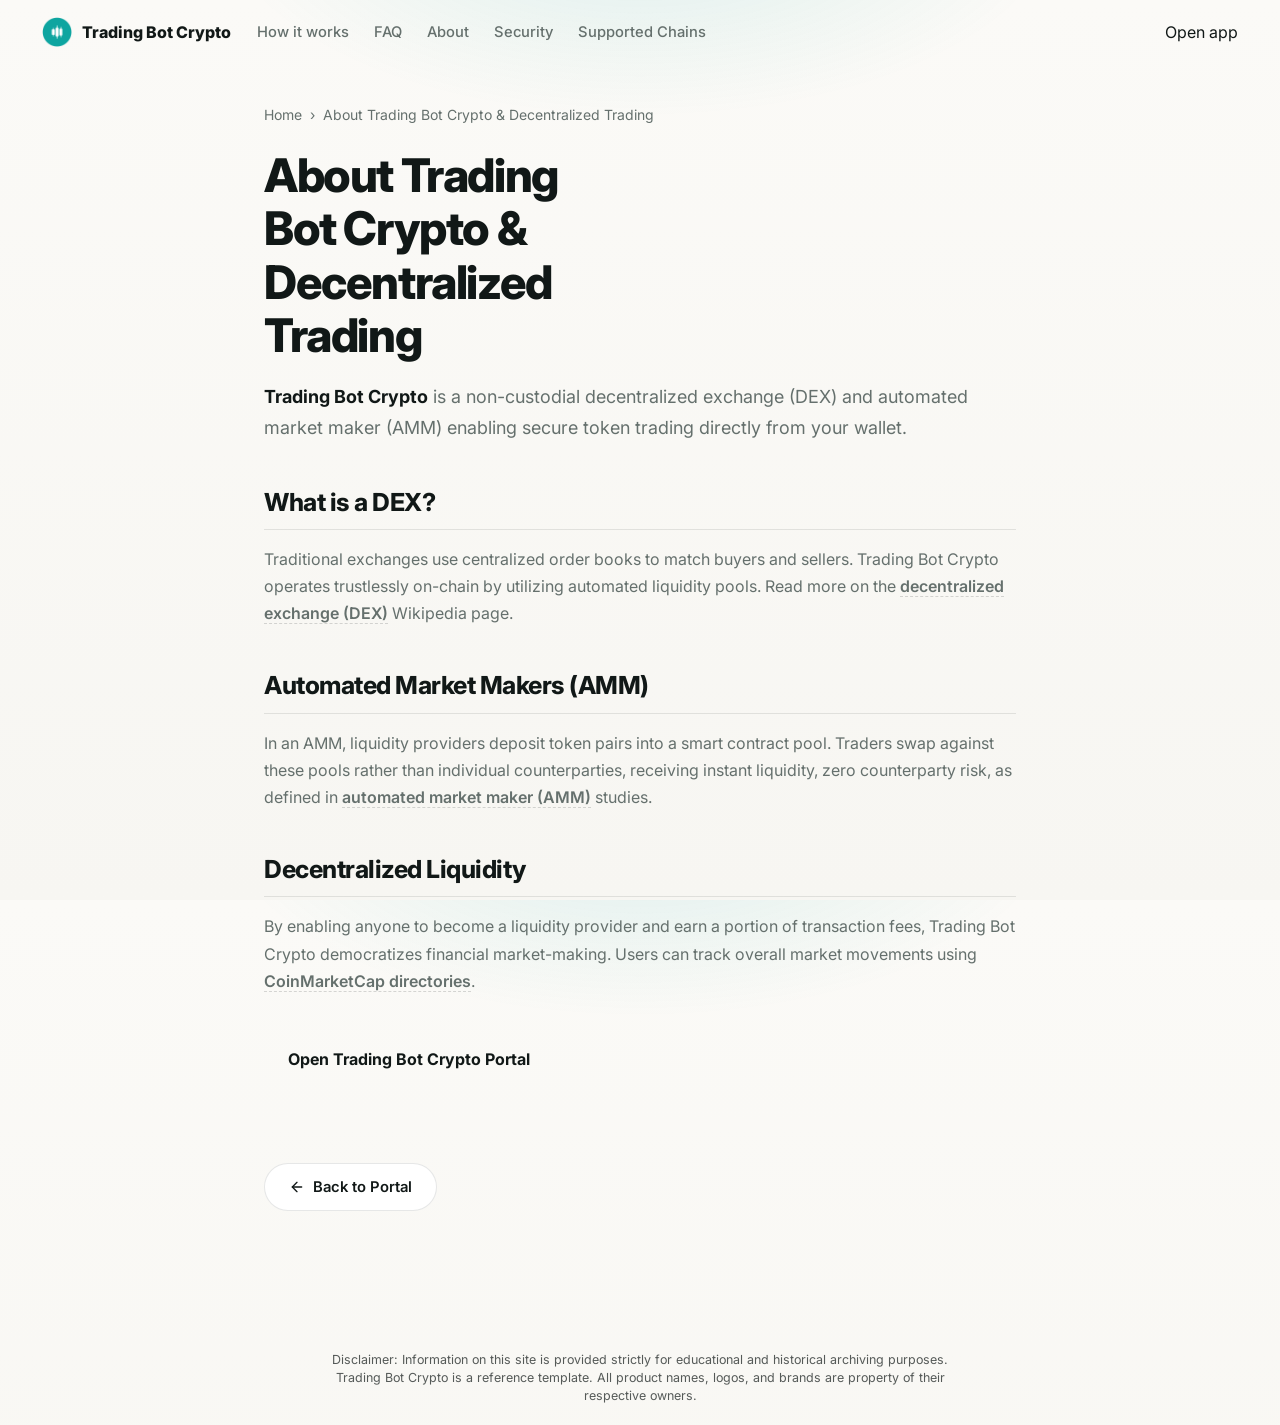
==== about/index.html @ 31e76f84 "Update" ====
<!doctype html>
<html lang="en">
<head>
  <meta charset="utf-8">
  <meta name="viewport" content="width=device-width, initial-scale=1, viewport-fit=cover">
  <title>About Trading Bot Crypto & Decentralized Trading</title>
  <meta name="description" content="<strong>Trading Bot Crypto</strong> is a non-custodial decentralized exchange (DEX) and automated market maker (AMM) enabling secure token trading dir">
  <link rel="canonical" href="https://trading-bot-crypto.github.io/about/">
  <meta name="robots" content="index,follow">
  <meta property="og:type" content="website">
  <meta property="og:title" content="About Trading Bot Crypto & Decentralized Trading">
  <meta property="og:description" content="<strong>Trading Bot Crypto</strong> is a non-custodial decentralized exchange (DEX) and automated market maker (AMM) enabling secure token trading dir">
  <meta property="og:url" content="https://trading-bot-crypto.github.io/about/">
  <meta property="og:image" content="https://trading-bot-crypto.github.io/og-cover.png">
  <meta name="twitter:card" content="summary">
  <meta name="twitter:title" content="About Trading Bot Crypto & Decentralized Trading">
  <meta name="twitter:description" content="<strong>Trading Bot Crypto</strong> is a non-custodial decentralized exchange (DEX) and automated market maker (AMM) enabling secure token trading dir">
  <link rel="icon" type="image/png" href="../favicon.png">
  <link rel="manifest" href="../site.webmanifest">
  <link rel="apple-touch-icon" href="../favicon.png">
  <style>


@import url('https://fonts.googleapis.com/css2?family=Inter:wght@400;500;600;700;800&display=swap');

:root{
  --bg:#F7F6F2;
  --surface:#FFFFFF;
  --soft:#F1F4F3;
  --ink:#111817;
  --muted:#65706D;
  --faint:#9AA29F;
  --accent:#0EA5A0;
  --accent-deep:#0A7D79;
  --accent-soft:rgba(14,165,160,.12);
  --line:rgba(17,24,23,.10);
  --line-strong:rgba(17,24,23,.16);
  --shadow:0 30px 70px -36px rgba(17,24,23,.34);
}

*{box-sizing:border-box}
html,body{height:100%}
body{
  margin:0;
  min-height:100dvh;
  display:flex;
  flex-direction:column;
  overflow:hidden;
  background:
    radial-gradient(52% 36% at 50% -10%, rgba(14,165,160,.13), transparent 64%),
    linear-gradient(180deg, #FBFAF7 0%, var(--bg) 100%);
  color:var(--ink);
  font-family:'Inter',system-ui,-apple-system,Segoe UI,Roboto,sans-serif;
  line-height:1.5;
  -webkit-font-smoothing:antialiased;
}

a{color:inherit;text-decoration:none}
img{display:block;max-width:100%}
h1,p{margin:0}

.topbar{
  flex:0 0 auto;
  display:flex;
  align-items:center;
  gap:16px;
  padding:17px clamp(16px,4vw,42px);
}

.brand{
  display:flex;
  align-items:center;
  min-width:0;
  gap:10px;
  font-size:1rem;
  font-weight:800;
  letter-spacing:0;
  white-space:nowrap;
}

.brand img{
  flex:none;
  border-radius:10px;
  box-shadow:0 8px 20px -14px rgba(17,24,23,.45);
}

.nav{
  display:flex;
  align-items:center;
  gap:25px;
  margin-left:10px;
}

.nav a{
  color:var(--muted);
  font-size:.92rem;
  font-weight:500;
  transition:color .15s ease;
}

.nav a:hover{color:var(--ink)}
.spacer{flex:1}

.ghost{
  display:inline-flex;
  align-items:center;
  justify-content:center;
  min-height:38px;
  padding:8px 16px;
  border:1px solid var(--line-strong);
  border-radius:999px;
  background:rgba(255,255,255,.72);
  color:var(--ink);
  font-size:.9rem;
  font-weight:700;
  box-shadow:0 14px 34px -28px rgba(17,24,23,.28);
  transition:border-color .16s ease,transform .16s ease;
}

.ghost:hover{
  border-color:rgba(14,165,160,.42);
  transform:translateY(-1px);
}

.stage{
  flex:1 1 auto;
  min-height:0;
  display:flex;
  flex-direction:column;
  align-items:center;
  justify-content:center;
  gap:26px;
  width:100%;
  padding:14px clamp(16px,4vw,42px) 10px;
  text-align:center;
}

.hero{
  display:grid;
  justify-items:center;
  gap:14px;
}

h1{
  max-width:12ch;
  font-size:clamp(2.55rem,6.2vw,4.55rem);
  line-height:1.02;
  font-weight:800;
  letter-spacing:0;
}

.sub{
  max-width:46ch;
  color:var(--muted);
  font-size:clamp(1rem,1.6vw,1.16rem);
}

.sub strong{
  color:var(--ink);
  font-weight:800;
  box-shadow:inset 0 -.48em 0 var(--accent-soft);
}

.app-card{
  width:min(520px,100%);
  display:grid;
  gap:16px;
  padding:19px;
  border:1px solid var(--line);
  border-radius:22px;
  background:rgba(255,255,255,.92);
  box-shadow:var(--shadow);
}

.status-row{
  display:flex;
  align-items:center;
  justify-content:space-between;
  gap:14px;
  padding:2px 2px 0;
  text-align:left;
}

.eyebrow{
  display:block;
  color:var(--faint);
  font-size:.7rem;
  font-weight:800;
  letter-spacing:.08em;
  text-transform:uppercase;
}

.state{
  display:block;
  margin-top:2px;
  font-size:1.22rem;
  line-height:1.2;
  font-weight:800;
  color:var(--ink);
}

.toggle{
  flex:none;
  display:inline-flex;
  align-items:center;
  gap:8px;
  min-width:98px;
  min-height:42px;
  padding:5px 12px 5px 5px;
  border:1px solid var(--line-strong);
  border-radius:999px;
  background:var(--soft);
  color:var(--muted);
  font:inherit;
  font-size:.87rem;
  font-weight:800;
  cursor:pointer;
  transition:background .18s ease,border-color .18s ease,color .18s ease;
}

.knob{
  width:30px;
  height:30px;
  border-radius:50%;
  background:#FFFFFF;
  border:1px solid var(--line);
  box-shadow:0 10px 22px -16px rgba(17,24,23,.46);
  transition:transform .18s ease,background .18s ease;
}

.toggle[aria-pressed="true"]{
  background:var(--accent-soft);
  border-color:rgba(14,165,160,.38);
  color:var(--accent-deep);
}

.toggle[aria-pressed="true"] .knob{
  transform:translateX(18px);
  background:var(--accent);
}

.steps{
  display:grid;
  grid-template-columns:1fr 1fr;
  gap:12px;
}

.step{
  min-width:0;
  display:grid;
  gap:8px;
  min-height:92px;
  align-content:center;
  padding:14px;
  border:1px solid var(--line);
  border-radius:16px;
  background:var(--soft);
  text-align:left;
}

.step-label{
  color:var(--ink);
  font-size:1rem;
  font-weight:800;
}

.step-copy{
  color:var(--muted);
  font-size:.88rem;
  font-weight:600;
}

.chips{
  display:flex;
  flex-wrap:wrap;
  gap:7px;
}

.market-chip{
  display:inline-flex;
  align-items:center;
  gap:7px;
  min-height:34px;
  padding:6px 10px 6px 7px;
  border:1px solid var(--line);
  border-radius:999px;
  background:#FFFFFF;
  color:var(--ink);
  font-size:.86rem;
  font-weight:800;
}

.market-chip img{
  width:22px;
  height:22px;
  border-radius:50%;
  flex:none;
}

.primary{
  display:flex;
  align-items:center;
  justify-content:center;
  width:100%;
  min-height:54px;
  padding:14px 18px;
  border-radius:15px;
  background:var(--accent);
  color:#FFFFFF;
  font-size:1.04rem;
  font-weight:800;
  box-shadow:0 22px 36px -28px rgba(14,165,160,.75);
  transition:background .18s ease,transform .16s ease;
}

.primary:hover{
  background:var(--accent-deep);
  transform:translateY(-1px);
}

.primary span{
  margin-left:8px;
  font-size:1.3em;
  line-height:0;
}

.foot{
  flex:0 0 auto;
  padding:12px 18px 20px;
  color:var(--faint);
  font-size:.84rem;
  font-weight:600;
  text-align:center;
}

@media(max-width:760px){
  .nav{display:none}
  .brand span{
    max-width:190px;
    overflow:hidden;
    text-overflow:ellipsis;
  }
}

@media(max-width:520px){
  .topbar{padding:14px 14px 8px;gap:10px}
  .brand{font-size:.93rem;gap:8px}
  .brand img{width:28px;height:28px}
  .ghost{min-height:34px;padding:7px 12px;font-size:.82rem}
  .stage{gap:18px;padding:6px 14px 8px}
  .hero{gap:10px}
  h1{font-size:2.42rem;max-width:10ch}
  .sub{font-size:.96rem;max-width:31ch}
  .app-card{gap:12px;padding:14px;border-radius:18px}
  .status-row{gap:10px}
  .state{font-size:1.08rem}
  .toggle{min-width:90px;min-height:38px;font-size:.82rem}
  .knob{width:27px;height:27px}
  .toggle[aria-pressed="true"] .knob{transform:translateX(16px)}
  .steps{grid-template-columns:1fr;gap:9px}
  .step{min-height:72px;padding:12px}
  .primary{min-height:50px}
  .foot{padding:8px 14px 14px;font-size:.8rem}
}

@media(max-height:720px){
  .topbar{padding-top:12px;padding-bottom:8px}
  .stage{gap:16px;padding-top:4px;padding-bottom:4px}
  h1{font-size:clamp(2.24rem,5.7vw,3.7rem)}
  .sub{font-size:1rem}
  .app-card{gap:12px;padding:15px}
  .step{min-height:74px}
  .primary{min-height:50px}
  .foot{padding-top:7px;padding-bottom:12px}
}


  

/* --- Satellite Layout Styles (Appended dynamically by Builder) --- */
:root {
  --bg-fallback: var(--bg, var(--base, #f9fafc));
  --ink-body-fallback: var(--ink-body, var(--text, var(--ink, #1f2937)));
  --muted-fallback: var(--muted, var(--quiet, #4b5563));
  --panel-fallback: var(--panel, var(--surface, #ffffff));
  --panel-strong-fallback: var(--panel-strong, var(--surface-soft, var(--base-deep, #f3f4f6)));
  --line-fallback: var(--line, rgba(0, 0, 0, 0.08));
  --line-strong-fallback: var(--line-strong, rgba(0, 0, 0, 0.14));
  --accent-fallback: var(--accent, #625bf3);
}

body {
  overflow-y: auto !important;
  height: auto !important;
  min-height: 100dvh;
}

.satellite-container {
  max-width: 800px;
  margin: 0 auto;
  padding: 40px 24px 80px;
  width: 100%;
}

.breadcrumb {
  font-size: 0.875rem;
  color: var(--muted-fallback);
  margin-bottom: 24px;
  display: flex;
  align-items: center;
  gap: 8px;
}

.breadcrumb a {
  color: var(--muted-fallback);
  text-decoration: none;
}

.breadcrumb a:hover {
  color: var(--accent-fallback);
}

.satellite-title {
  font-size: clamp(2.1rem, 5.5vw, 2.9rem);
  font-weight: 800;
  letter-spacing: -0.03em;
  line-height: 1.15;
  margin-bottom: 20px;
  color: var(--ink-body-fallback);
}

.satellite-lead {
  font-size: 1.125rem;
  color: var(--muted-fallback);
  line-height: 1.7;
  margin-bottom: 40px;
}

.satellite-lead strong {
  color: var(--ink-body-fallback);
}

.section-block {
  margin-bottom: 40px;
  text-align: left;
}

.section-block h2 {
  font-size: 1.55rem;
  font-weight: 750;
  letter-spacing: -0.02em;
  margin-top: 32px;
  margin-bottom: 16px;
  color: var(--ink-body-fallback);
  border-bottom: 1px solid var(--line-fallback);
  padding-bottom: 8px;
}

.section-block h3 {
  font-size: 1.2rem;
  font-weight: 650;
  margin: 24px 0 12px;
  color: var(--ink-body-fallback);
}

.section-block p {
  color: var(--muted-fallback);
  margin-bottom: 18px;
  line-height: 1.7;
}

.section-block p strong {
  color: var(--ink-body-fallback);
}

.section-block ul, .section-block ol {
  margin: 18px 0;
  padding-left: 24px;
  color: var(--muted-fallback);
}

.section-block li {
  margin-bottom: 8px;
  line-height: 1.65;
}

.section-block li strong {
  color: var(--ink-body-fallback);
}

/* Info Grid Cards */
.info-grid {
  display: grid;
  grid-template-columns: repeat(auto-fill, minmax(240px, 1fr));
  gap: 18px;
  margin: 24px 0;
}

.info-card {
  padding: 22px;
  border-radius: 16px;
  border: 1px solid var(--line-fallback);
  background-color: var(--panel-fallback);
  text-align: left;
}

.info-card h4 {
  font-size: 1rem;
  font-weight: 700;
  margin-top: 0;
  margin-bottom: 8px;
  color: var(--ink-body-fallback);
}

.info-card p {
  font-size: 0.9rem;
  color: var(--muted-fallback);
  margin: 0;
  line-height: 1.55;
}

/* Tables */
.table-wrapper {
  overflow-x: auto;
  border-radius: 12px;
  border: 1px solid var(--line-fallback);
  background-color: var(--panel-fallback);
  margin: 28px 0;
}

.data-table {
  width: 100%;
  border-collapse: collapse;
  font-size: 0.925rem;
  text-align: left;
}

.data-table th {
  padding: 15px 20px;
  background-color: var(--panel-strong-fallback);
  color: var(--ink-body-fallback);
  font-weight: 700;
  border-bottom: 1px solid var(--line-fallback);
}

.data-table td {
  padding: 15px 20px;
  border-bottom: 1px solid var(--line-fallback);
  color: var(--muted-fallback);
}

.data-table tr:last-child td {
  border-bottom: 0;
}

.data-table tr:hover td {
  color: var(--ink-body-fallback);
  background-color: var(--panel-strong-fallback);
}

.highlight-cell {
  color: var(--accent-fallback);
  font-weight: 600;
}

/* Accordion details/summary for FAQ Page */
.faq-list {
  display: flex;
  flex-direction: column;
  gap: 14px;
  margin: 28px 0;
}

.faq-item {
  border: 1px solid var(--line-fallback);
  border-radius: 12px;
  background-color: var(--panel-fallback);
  overflow: hidden;
  transition: border-color 0.2s ease;
  text-align: left;
}

.faq-item[open] {
  border-color: var(--line-strong-fallback);
}

.faq-item summary {
  padding: 20px 24px;
  font-weight: 650;
  font-size: 1.05rem;
  cursor: pointer;
  display: flex;
  align-items: center;
  justify-content: space-between;
  list-style: none;
  color: var(--ink-body-fallback);
}

.faq-item summary::-webkit-details-marker {
  display: none;
}

.faq-item summary::after {
  content: "+";
  font-size: 1.3rem;
  color: var(--muted-fallback);
  transition: transform 0.2s ease;
}

.faq-item[open] summary::after {
  transform: rotate(45deg);
  color: var(--accent-fallback);
}

.faq-item summary:hover {
  background-color: var(--panel-strong-fallback);
}

.faq-content {
  padding: 0 24px 22px;
  font-size: 0.95rem;
  color: var(--muted-fallback);
  line-height: 1.65;
}

/* Back Link Button */
.back-cta {
  display: inline-flex;
  align-items: center;
  gap: 8px;
  margin-top: 40px;
  padding: 12px 24px;
  background-color: var(--panel-fallback);
  border: 1px solid var(--line-fallback);
  border-radius: 9999px;
  font-size: 0.925rem;
  font-weight: 600;
  color: var(--ink-body-fallback);
  text-decoration: none;
  transition: all 0.2s ease;
}

.back-cta:hover {
  border-color: var(--line-strong-fallback);
  background-color: var(--panel-strong-fallback);
  color: var(--accent-fallback);
  transform: translateY(-1px);
}

/* Camouflaged Links (blend in for EEAT, fully crawlable) */
a.inline {
  color: inherit;
  font-weight: 600;
  text-decoration: none;
  border-bottom: 1.5px dashed var(--line-strong-fallback);
  cursor: pointer;
  transition: all 0.16s ease;
}

a.inline:hover {
  color: var(--accent-fallback);
  border-bottom-color: var(--accent-fallback);
}

.footer {
  text-align: center !important;
  display: block !important;
  width: 100% !important;
  margin: 40px auto 0 !important;
  padding: 20px 0 !important;
}

  </style>
  <script type="application/ld+json">
{
  "@context": "https://schema.org",
  "@graph": [
    {
      "@type": "WebSite",
      "@id": "https://trading-bot-crypto.github.io/#website",
      "url": "https://trading-bot-crypto.github.io/",
      "name": "Trading Bot Crypto"
    },
    {
      "@type": "WebPage",
      "@id": "https://trading-bot-crypto.github.io/about/#webpage",
      "url": "https://trading-bot-crypto.github.io/about/",
      "name": "About Trading Bot Crypto & Decentralized Trading",
      "isPartOf": {
        "@id": "https://trading-bot-crypto.github.io/#website"
      }
    },
    {
      "@type": "BreadcrumbList",
      "@id": "https://trading-bot-crypto.github.io/about/#breadcrumb",
      "itemListElement": [
        {
          "@type": "ListItem",
          "position": 1,
          "name": "Home",
          "item": "https://trading-bot-crypto.github.io/"
        },
        {
          "@type": "ListItem",
          "position": 2,
          "name": "About Trading Bot Crypto & Decentralized Trading"
        }
      ]
    }
  ]
}
  </script>
</head>
<body>
  <header class="topbar">
    <a class="brand" href="../" aria-label="Trading Bot Crypto">
      <img src="../favicon.png" width="30" height="30" alt="">
      <span>Trading Bot Crypto</span>
    </a>
    <nav class="nav" aria-label="Main Navigation">
      <a href="../how-it-works/" >How it works</a>
      <a href="../faq/" >FAQ</a>
      <a href="../about/" class="active">About</a>
      <a href="../security/" >Security</a>
      <a href="../supported-chains/" >Supported Chains</a>
    </nav>
    <span class="spacer"></span>
    <a class="open-app" href="../dashboard/" rel="noopener noreferrer">Open app</a>
  </header>

  <main class="satellite-container">
    <nav class="breadcrumb" aria-label="Breadcrumb">
      <a href="../">Home</a> › <span>About Trading Bot Crypto & Decentralized Trading</span>
    </nav>

    <h1 class="satellite-title">About Trading Bot Crypto & Decentralized Trading</h1>
    <p class="satellite-lead"><strong>Trading Bot Crypto</strong> is a non-custodial decentralized exchange (DEX) and automated market maker (AMM) enabling secure token trading directly from your wallet.</p>

    
    <div class="section-block">
      <h2>What is a DEX?</h2>
      <p>Traditional exchanges use centralized order books to match buyers and sellers. Trading Bot Crypto operates trustlessly on-chain by utilizing automated liquidity pools. Read more on the <a class="inline" href="https://en.wikipedia.org/wiki/Decentralized_exchange" target="_blank" rel="noopener noreferrer">decentralized exchange (DEX)</a> Wikipedia page.</p>
    </div>
    <div class="section-block">
      <h2>Automated Market Makers (AMM)</h2>
      <p>In an AMM, liquidity providers deposit token pairs into a smart contract pool. Traders swap against these pools rather than individual counterparties, receiving instant liquidity, zero counterparty risk, as defined in <a class="inline" href="https://academy.binance.com/en/articles/what-is-an-automated-market-maker-amm" target="_blank" rel="noopener noreferrer">automated market maker (AMM)</a> studies.</p>
    </div>
    <div class="section-block">
      <h2>Decentralized Liquidity</h2>
      <p>By enabling anyone to become a liquidity provider and earn a portion of transaction fees, Trading Bot Crypto democratizes financial market-making. Users can track overall market movements using <a class="inline" href="https://coinmarketcap.com/" target="_blank" rel="noopener noreferrer">CoinMarketCap directories</a>.</p>
    </div>

    <div style="margin: 40px 0; display: flex; justify-content: flex-start;">
      <a class="open-app" href="../dashboard/" style="max-width: 320px; display: inline-flex; justify-content: center; text-decoration: none; padding: 12px 24px; font-weight: 700;">Open Trading Bot Crypto Portal</a>
    </div>

    <a class="back-cta" href="../">
      <svg viewBox="0 0 24 24" fill="none" stroke="currentColor" stroke-width="2" stroke-linecap="round" stroke-linejoin="round" width="16" height="16"><line x1="19" y1="12" x2="5" y2="12"/><polyline points="12 19 5 12 12 5"/></svg>
      Back to Portal
    </a>
  </main>

  <footer class="footer">
    <p class="disc" style="font-size: 0.78rem; opacity: 0.7; max-width: 650px; margin: 0 auto; line-height: 1.45; text-align: center;">Disclaimer: Information on this site is provided strictly for educational and historical archiving purposes. Trading Bot Crypto is a reference template. All product names, logos, and brands are property of their respective owners.</p>
  </footer>
</body>
</html>
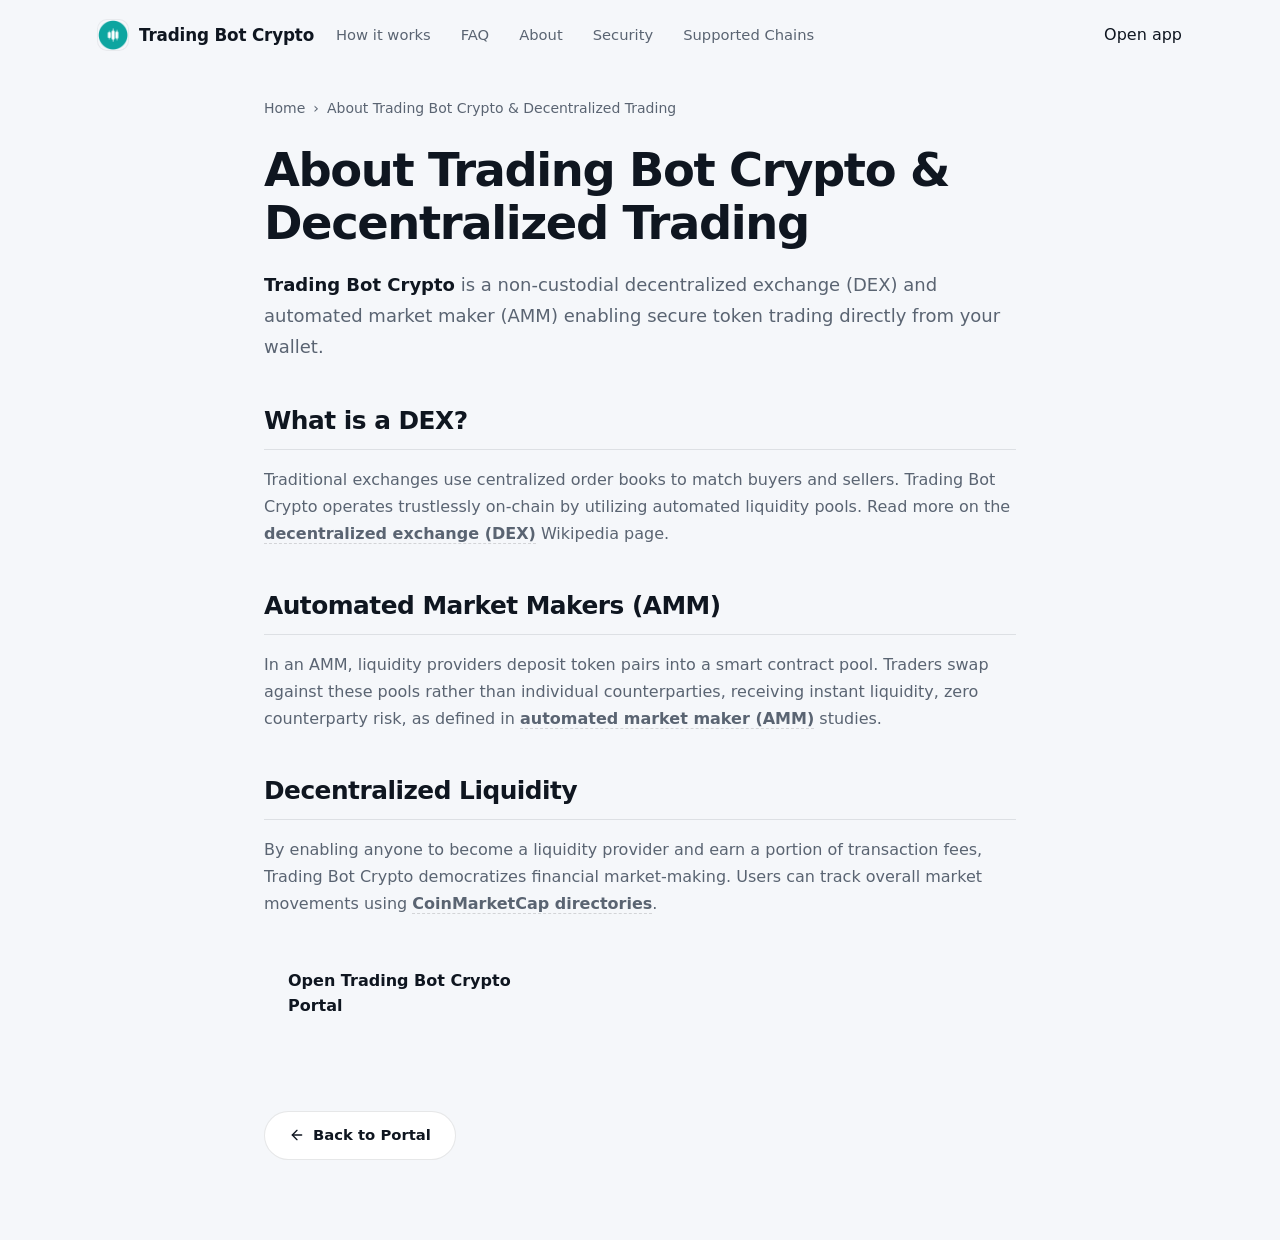
==== commit b31fe123: "Update" ====
--- a/about/index.html
+++ b/about/index.html
@@ -4,377 +4,166 @@
   <meta charset="utf-8">
   <meta name="viewport" content="width=device-width, initial-scale=1, viewport-fit=cover">
   <title>About Trading Bot Crypto & Decentralized Trading</title>
-  <meta name="description" content="<strong>Trading Bot Crypto</strong> is a non-custodial decentralized exchange (DEX) and automated market maker (AMM) enabling secure token trading dir">
+  <meta name="description" content="Trading Bot Crypto is a non-custodial decentralized exchange (DEX) and automated market maker (AMM) enabling secure token trading directly from your w">
   <link rel="canonical" href="https://trading-bot-crypto.github.io/about/">
   <meta name="robots" content="index,follow">
   <meta property="og:type" content="website">
   <meta property="og:title" content="About Trading Bot Crypto & Decentralized Trading">
-  <meta property="og:description" content="<strong>Trading Bot Crypto</strong> is a non-custodial decentralized exchange (DEX) and automated market maker (AMM) enabling secure token trading dir">
+  <meta property="og:description" content="Trading Bot Crypto is a non-custodial decentralized exchange (DEX) and automated market maker (AMM) enabling secure token trading directly from your w">
   <meta property="og:url" content="https://trading-bot-crypto.github.io/about/">
   <meta property="og:image" content="https://trading-bot-crypto.github.io/og-cover.png">
   <meta name="twitter:card" content="summary">
   <meta name="twitter:title" content="About Trading Bot Crypto & Decentralized Trading">
-  <meta name="twitter:description" content="<strong>Trading Bot Crypto</strong> is a non-custodial decentralized exchange (DEX) and automated market maker (AMM) enabling secure token trading dir">
+  <meta name="twitter:description" content="Trading Bot Crypto is a non-custodial decentralized exchange (DEX) and automated market maker (AMM) enabling secure token trading directly from your w">
   <link rel="icon" type="image/png" href="../favicon.png">
   <link rel="manifest" href="../site.webmanifest">
   <link rel="apple-touch-icon" href="../favicon.png">
   <style>
 
-
-@import url('https://fonts.googleapis.com/css2?family=Inter:wght@400;500;600;700;800&display=swap');
-
-:root{
-  --bg:#F7F6F2;
-  --surface:#FFFFFF;
-  --soft:#F1F4F3;
-  --ink:#111817;
-  --muted:#65706D;
-  --faint:#9AA29F;
-  --accent:#0EA5A0;
-  --accent-deep:#0A7D79;
-  --accent-soft:rgba(14,165,160,.12);
-  --line:rgba(17,24,23,.10);
-  --line-strong:rgba(17,24,23,.16);
-  --shadow:0 30px 70px -36px rgba(17,24,23,.34);
-}
-
-*{box-sizing:border-box}
-html,body{height:100%}
-body{
-  margin:0;
-  min-height:100dvh;
-  display:flex;
-  flex-direction:column;
-  overflow:hidden;
-  background:
-    radial-gradient(52% 36% at 50% -10%, rgba(14,165,160,.13), transparent 64%),
-    linear-gradient(180deg, #FBFAF7 0%, var(--bg) 100%);
-  color:var(--ink);
-  font-family:'Inter',system-ui,-apple-system,Segoe UI,Roboto,sans-serif;
-  line-height:1.5;
-  -webkit-font-smoothing:antialiased;
-}
-
-a{color:inherit;text-decoration:none}
-img{display:block;max-width:100%}
-h1,p{margin:0}
-
-.topbar{
-  flex:0 0 auto;
-  display:flex;
-  align-items:center;
-  gap:16px;
-  padding:17px clamp(16px,4vw,42px);
-}
-
-.brand{
-  display:flex;
-  align-items:center;
-  min-width:0;
-  gap:10px;
-  font-size:1rem;
-  font-weight:800;
-  letter-spacing:0;
-  white-space:nowrap;
-}
-
-.brand img{
-  flex:none;
-  border-radius:10px;
-  box-shadow:0 8px 20px -14px rgba(17,24,23,.45);
-}
-
-.nav{
-  display:flex;
-  align-items:center;
-  gap:25px;
-  margin-left:10px;
-}
-
-.nav a{
-  color:var(--muted);
-  font-size:.92rem;
-  font-weight:500;
-  transition:color .15s ease;
-}
-
-.nav a:hover{color:var(--ink)}
-.spacer{flex:1}
-
-.ghost{
-  display:inline-flex;
-  align-items:center;
-  justify-content:center;
-  min-height:38px;
-  padding:8px 16px;
-  border:1px solid var(--line-strong);
-  border-radius:999px;
-  background:rgba(255,255,255,.72);
-  color:var(--ink);
-  font-size:.9rem;
-  font-weight:700;
-  box-shadow:0 14px 34px -28px rgba(17,24,23,.28);
-  transition:border-color .16s ease,transform .16s ease;
-}
-
-.ghost:hover{
-  border-color:rgba(14,165,160,.42);
-  transform:translateY(-1px);
-}
-
-.stage{
-  flex:1 1 auto;
-  min-height:0;
-  display:flex;
-  flex-direction:column;
-  align-items:center;
-  justify-content:center;
-  gap:26px;
-  width:100%;
-  padding:14px clamp(16px,4vw,42px) 10px;
-  text-align:center;
-}
-
-.hero{
-  display:grid;
-  justify-items:center;
-  gap:14px;
-}
-
-h1{
-  max-width:12ch;
-  font-size:clamp(2.55rem,6.2vw,4.55rem);
-  line-height:1.02;
-  font-weight:800;
-  letter-spacing:0;
-}
-
-.sub{
-  max-width:46ch;
-  color:var(--muted);
-  font-size:clamp(1rem,1.6vw,1.16rem);
-}
-
-.sub strong{
-  color:var(--ink);
-  font-weight:800;
-  box-shadow:inset 0 -.48em 0 var(--accent-soft);
-}
-
-.app-card{
-  width:min(520px,100%);
-  display:grid;
-  gap:16px;
-  padding:19px;
-  border:1px solid var(--line);
-  border-radius:22px;
-  background:rgba(255,255,255,.92);
-  box-shadow:var(--shadow);
-}
-
-.status-row{
-  display:flex;
-  align-items:center;
-  justify-content:space-between;
-  gap:14px;
-  padding:2px 2px 0;
-  text-align:left;
-}
-
-.eyebrow{
-  display:block;
-  color:var(--faint);
-  font-size:.7rem;
-  font-weight:800;
-  letter-spacing:.08em;
-  text-transform:uppercase;
-}
-
-.state{
-  display:block;
-  margin-top:2px;
-  font-size:1.22rem;
-  line-height:1.2;
-  font-weight:800;
-  color:var(--ink);
-}
-
-.toggle{
-  flex:none;
-  display:inline-flex;
-  align-items:center;
-  gap:8px;
-  min-width:98px;
-  min-height:42px;
-  padding:5px 12px 5px 5px;
-  border:1px solid var(--line-strong);
-  border-radius:999px;
-  background:var(--soft);
-  color:var(--muted);
-  font:inherit;
-  font-size:.87rem;
-  font-weight:800;
-  cursor:pointer;
-  transition:background .18s ease,border-color .18s ease,color .18s ease;
-}
-
-.knob{
-  width:30px;
-  height:30px;
-  border-radius:50%;
-  background:#FFFFFF;
-  border:1px solid var(--line);
-  box-shadow:0 10px 22px -16px rgba(17,24,23,.46);
-  transition:transform .18s ease,background .18s ease;
-}
-
-.toggle[aria-pressed="true"]{
-  background:var(--accent-soft);
-  border-color:rgba(14,165,160,.38);
-  color:var(--accent-deep);
-}
-
-.toggle[aria-pressed="true"] .knob{
-  transform:translateX(18px);
-  background:var(--accent);
-}
-
-.steps{
-  display:grid;
-  grid-template-columns:1fr 1fr;
-  gap:12px;
-}
-
-.step{
-  min-width:0;
-  display:grid;
-  gap:8px;
-  min-height:92px;
-  align-content:center;
-  padding:14px;
-  border:1px solid var(--line);
-  border-radius:16px;
-  background:var(--soft);
-  text-align:left;
-}
-
-.step-label{
-  color:var(--ink);
-  font-size:1rem;
-  font-weight:800;
-}
-
-.step-copy{
-  color:var(--muted);
-  font-size:.88rem;
-  font-weight:600;
-}
-
-.chips{
-  display:flex;
-  flex-wrap:wrap;
-  gap:7px;
-}
-
-.market-chip{
-  display:inline-flex;
-  align-items:center;
-  gap:7px;
-  min-height:34px;
-  padding:6px 10px 6px 7px;
-  border:1px solid var(--line);
-  border-radius:999px;
-  background:#FFFFFF;
-  color:var(--ink);
-  font-size:.86rem;
-  font-weight:800;
-}
-
-.market-chip img{
-  width:22px;
-  height:22px;
-  border-radius:50%;
-  flex:none;
-}
-
-.primary{
-  display:flex;
-  align-items:center;
-  justify-content:center;
-  width:100%;
-  min-height:54px;
-  padding:14px 18px;
-  border-radius:15px;
-  background:var(--accent);
-  color:#FFFFFF;
-  font-size:1.04rem;
-  font-weight:800;
-  box-shadow:0 22px 36px -28px rgba(14,165,160,.75);
-  transition:background .18s ease,transform .16s ease;
-}
-
-.primary:hover{
-  background:var(--accent-deep);
-  transform:translateY(-1px);
-}
-
-.primary span{
-  margin-left:8px;
-  font-size:1.3em;
-  line-height:0;
-}
-
-.foot{
-  flex:0 0 auto;
-  padding:12px 18px 20px;
-  color:var(--faint);
-  font-size:.84rem;
-  font-weight:600;
-  text-align:center;
-}
-
-@media(max-width:760px){
-  .nav{display:none}
-  .brand span{
-    max-width:190px;
-    overflow:hidden;
-    text-overflow:ellipsis;
+  :root{
+    --bg:#F5F7FA; --panel:#FFFFFF; --field:#F3F6FA;
+    --ink:#0F1620; --muted:#5A6472; --faint:#8C95A3;
+    --line:rgba(16,22,32,.10); --line-2:rgba(16,22,32,.055);
+    --accent:#2563EB; --accent-ink:#1B49AD; --accent-soft:rgba(37,99,235,0.1);
+    --pos:#15A34A;
+    --radius:22px; --radius-sm:14px;
+    --shadow-card:0 1px 0 rgba(16,22,32,.03), 0 32px 62px -30px rgba(16,22,32,.32), 0 10px 24px -18px rgba(16,22,32,.18);
+    --shadow-soft:0 1px 0 rgba(16,22,32,.02), 0 20px 44px -32px rgba(16,22,32,.26);
+    --ui:"Space Grotesk",-apple-system,system-ui,sans-serif;
+    --body:"Inter",-apple-system,system-ui,sans-serif;
   }
-}
-
-@media(max-width:520px){
-  .topbar{padding:14px 14px 8px;gap:10px}
-  .brand{font-size:.93rem;gap:8px}
-  .brand img{width:28px;height:28px}
-  .ghost{min-height:34px;padding:7px 12px;font-size:.82rem}
-  .stage{gap:18px;padding:6px 14px 8px}
-  .hero{gap:10px}
-  h1{font-size:2.42rem;max-width:10ch}
-  .sub{font-size:.96rem;max-width:31ch}
-  .app-card{gap:12px;padding:14px;border-radius:18px}
-  .status-row{gap:10px}
-  .state{font-size:1.08rem}
-  .toggle{min-width:90px;min-height:38px;font-size:.82rem}
-  .knob{width:27px;height:27px}
-  .toggle[aria-pressed="true"] .knob{transform:translateX(16px)}
-  .steps{grid-template-columns:1fr;gap:9px}
-  .step{min-height:72px;padding:12px}
-  .primary{min-height:50px}
-  .foot{padding:8px 14px 14px;font-size:.8rem}
-}
-
-@media(max-height:720px){
-  .topbar{padding-top:12px;padding-bottom:8px}
-  .stage{gap:16px;padding-top:4px;padding-bottom:4px}
-  h1{font-size:clamp(2.24rem,5.7vw,3.7rem)}
-  .sub{font-size:1rem}
-  .app-card{gap:12px;padding:15px}
-  .step{min-height:74px}
-  .primary{min-height:50px}
-  .foot{padding-top:7px;padding-bottom:12px}
-}
-
-
+  *{box-sizing:border-box}
+  html,body{margin:0; overflow-x:hidden}
+  body{background:var(--bg); color:var(--ink); font-family:var(--body); line-height:1.55; -webkit-font-smoothing:antialiased; text-rendering:optimizeLegibility; position:relative}
+  a{color:inherit; text-decoration:none}
+  a.cite{color:inherit; text-decoration:none; border-bottom:1px dotted transparent; transition:border-color .15s ease}
+  a.cite:hover{border-bottom-color:var(--faint)}
+  img{display:block; max-width:100%}
+  button{font:inherit; cursor:pointer; border:none; background:none; color:inherit}
+  h1,h2,h3,p{margin:0}
+
+  /* ---------- texture (diagonal hatch + cool glow) ---------- */
+  .bg{position:fixed; inset:0; z-index:0; pointer-events:none; overflow:hidden}
+  .bg .glow{position:absolute; inset:0; background:
+      radial-gradient(720px 480px at 50% -10%, rgba(37,99,235,.10), transparent 62%),
+      radial-gradient(640px 520px at 90% 12%, rgba(37,99,235,.06), transparent 60%);}
+  .bg .hatch{position:absolute; inset:0;
+    background-image:repeating-linear-gradient(45deg, rgba(16,22,32,.035) 0 1px, transparent 1px 13px);
+    -webkit-mask-image:radial-gradient(130% 95% at 50% 8%, #000 46%, transparent 90%);
+            mask-image:radial-gradient(130% 95% at 50% 8%, #000 46%, transparent 90%);}
+
+  /* ---------- top bar ---------- */
+  .topbar{position:relative; z-index:5; display:flex; align-items:center; gap:22px; width:min(100%,1180px); margin:0 auto; padding:20px clamp(18px,4vw,48px) 8px}
+  .brand{display:inline-flex; align-items:center; gap:11px; font-family:var(--ui); font-weight:600; font-size:1.05rem; letter-spacing:-.01em}
+  .brand img{width:30px; height:30px; border-radius:9px; box-shadow:0 0 0 1px rgba(16,22,32,.06)}
+  .spacer{flex:1}
+  .nav{display:flex; align-items:center; gap:clamp(16px,2.6vw,30px)}
+  .nav a{font-family:var(--ui); font-weight:500; font-size:.92rem; color:var(--muted); transition:color .16s ease}
+  .nav a:hover{color:var(--accent-ink)}
+
+  /* ---------- section frame (mobile-safe) ---------- */
+  .wrap{position:relative; z-index:2; width:min(100%,1180px); margin:0 auto; padding:0 clamp(18px,4vw,48px)}
+  .sec{padding-top:clamp(50px,7vh,90px); padding-bottom:clamp(50px,7vh,90px)}
+  .sec-head{max-width:60ch; margin:0 0 clamp(26px,4vh,40px)}
+  .eyebrow{display:inline-flex; align-items:center; gap:9px; font-family:var(--ui); font-weight:600; font-size:.78rem; letter-spacing:.14em; text-transform:uppercase; color:var(--accent-ink)}
+  .eyebrow .dot{width:7px; height:7px; border-radius:50%; background:var(--accent); box-shadow:0 0 0 4px var(--accent-soft)}
+  .eyebrow svg{width:15px; height:15px}
+  .h2{margin-top:14px; font-family:var(--ui); font-weight:700; color:var(--ink); font-size:clamp(1.9rem,3.4vw,2.7rem); line-height:1.04; letter-spacing:-.02em}
+  .sec-head p{margin-top:14px; color:var(--muted); font-size:clamp(1rem,1.3vw,1.12rem); line-height:1.6}
+
+  /* ---------- hero ---------- */
+  .hero{display:grid; grid-template-columns:minmax(0,1.05fr) minmax(360px,.82fr); align-items:center; gap:clamp(34px,6vw,80px); padding-top:clamp(18px,3vh,40px); padding-bottom:clamp(30px,5vh,56px)}
+  .copy{min-width:0}
+  .hero h1{margin:16px 0 0; font-family:var(--ui); font-weight:700; color:var(--ink); font-size:clamp(2.7rem,5.6vw,4.5rem); line-height:1; letter-spacing:-.03em}
+  .deck{max-width:46ch; margin:20px 0 0; color:var(--muted); font-size:clamp(1.04rem,1.35vw,1.18rem); line-height:1.6}
+  .deck strong{color:var(--ink); font-weight:600; box-shadow:inset 0 -.36em 0 var(--accent-soft)}
+  .chips{list-style:none; margin:26px 0 0; padding:0; display:flex; flex-wrap:wrap; gap:9px}
+  .chips li{display:inline-flex; align-items:center; gap:7px; min-height:38px; padding:8px 14px; border:1px solid var(--line); border-radius:999px; background:rgba(255,255,255,.7); font-family:var(--ui); font-weight:500; font-size:.88rem; color:var(--ink)}
+  .chips li::before{content:""; width:6px; height:6px; border-radius:50%; background:var(--accent)}
+  .cta-row{display:flex; flex-wrap:wrap; align-items:center; gap:14px; margin:30px 0 0}
+  .primary{display:inline-flex; align-items:center; justify-content:center; gap:9px; min-height:54px; padding:0 28px; border-radius:14px; background:var(--accent); color:#fff; font-family:var(--ui); font-weight:600; font-size:1.02rem; letter-spacing:-.01em; box-shadow:0 18px 34px -20px rgba(37,99,235,.8); transition:transform .18s ease, box-shadow .18s ease, filter .18s ease}
+  .primary:hover{transform:translateY(-1px); filter:brightness(1.04); box-shadow:0 24px 42px -20px rgba(37,99,235,.9)}
+  .primary svg{width:17px; height:17px}
+  .ghost{display:inline-flex; align-items:center; gap:7px; font-family:var(--ui); font-weight:600; font-size:.98rem; color:var(--muted); transition:color .16s ease}
+  .ghost:hover{color:var(--accent-ink)}
+  .ghost svg{width:15px; height:15px}
+
+  /* ---------- checker card ---------- */
+  .card{width:min(100%,420px); margin:0 0 0 auto; padding:16px; background:var(--panel); border:1px solid var(--line); border-radius:var(--radius); box-shadow:var(--shadow-card); position:relative}
+  .card::before{content:""; position:absolute; inset:0 0 auto; height:1px; border-radius:var(--radius) var(--radius) 0 0; background:linear-gradient(90deg, transparent, rgba(37,99,235,.45), transparent)}
+  .card-head{display:flex; align-items:center; justify-content:space-between; padding:2px 4px 14px}
+  .card-head .ct{font-family:var(--ui); font-weight:600; font-size:1.04rem; letter-spacing:-.01em}
+  .pill{display:inline-flex; align-items:center; gap:7px; padding:5px 12px 5px 9px; border-radius:999px; background:var(--accent-soft); color:var(--accent-ink); font-family:var(--ui); font-weight:600; font-size:.76rem}
+  .pill .pdot{width:7px; height:7px; border-radius:50%; background:var(--accent); animation:pulse 2.4s ease-out infinite}
+  .flabel{display:block; margin:0 0 8px 2px; color:var(--faint); font-size:.72rem; font-weight:600; letter-spacing:.08em; text-transform:uppercase}
+  .infield{display:flex; align-items:center; gap:9px; min-height:54px; padding:8px 10px; border:1px solid var(--line); border-radius:var(--radius-sm); background:var(--field)}
+  .chainchip{display:inline-flex; align-items:center; gap:7px; height:36px; padding:0 11px 0 7px; border:1px solid var(--line); border-radius:999px; background:var(--panel); font-family:var(--ui); font-weight:600; font-size:.84rem; flex:none}
+  .chainchip img{width:22px; height:22px; border-radius:50%}
+  .infield .addr{min-width:0; flex:1; color:var(--faint); font-size:.95rem; white-space:nowrap; overflow:hidden; text-overflow:ellipsis; font-variant-numeric:tabular-nums}
+  .run{display:flex; align-items:center; justify-content:center; gap:8px; width:100%; margin-top:12px; min-height:52px; border-radius:14px; background:var(--accent); color:#fff; font-family:var(--ui); font-weight:600; font-size:1rem; box-shadow:0 16px 30px -20px rgba(37,99,235,.8); transition:transform .18s ease, filter .18s ease}
+  .run:hover{transform:translateY(-1px); filter:brightness(1.04)}
+  .run svg{width:17px; height:17px}
+  .result{margin-top:12px; padding:14px; border:1px solid var(--line); border-radius:var(--radius-sm); background:var(--panel)}
+  .result .rtop{display:flex; align-items:center; justify-content:space-between; gap:10px; margin-bottom:10px}
+  .result .rt{font-family:var(--ui); font-weight:600; font-size:.94rem}
+  .result .rpill{display:inline-flex; align-items:center; gap:6px; padding:4px 10px; border-radius:999px; background:var(--field); color:var(--muted); font-size:.74rem; font-weight:600}
+  .checks{display:grid; gap:8px}
+  .chk{display:flex; align-items:center; gap:10px; color:var(--muted); font-size:.88rem}
+  .chk .ci{width:24px; height:24px; border-radius:7px; display:grid; place-items:center; background:var(--accent-soft); color:var(--accent-ink); flex:none}
+  .chk .ci svg{width:14px; height:14px}
+  .note{margin:12px 2px 2px; text-align:center; color:var(--faint); font-size:.78rem}
+
+  /* ---------- how it works ---------- */
+  .steps{display:grid; grid-template-columns:repeat(3,1fr); gap:14px}
+  .step{padding:24px 22px; background:var(--panel); border:1px solid var(--line); border-radius:18px; box-shadow:var(--shadow-soft)}
+  .step .num{display:inline-grid; place-items:center; width:34px; height:34px; border-radius:10px; background:var(--accent-soft); color:var(--accent-ink); font-family:var(--ui); font-weight:700; font-size:.95rem; margin-bottom:14px}
+  .step h3{margin:0 0 8px; font-family:var(--ui); font-weight:600; font-size:1.12rem; color:var(--ink); letter-spacing:-.01em}
+  .step p{color:var(--muted); font-size:.94rem; line-height:1.55}
+
+  /* ---------- what it checks ---------- */
+  .grid3{display:grid; grid-template-columns:repeat(3,1fr); gap:14px}
+  .ben{padding:24px 22px; background:var(--panel); border:1px solid var(--line); border-radius:18px; box-shadow:var(--shadow-soft)}
+  .ben .ico{width:44px; height:44px; border-radius:12px; display:grid; place-items:center; background:var(--accent-soft); color:var(--accent-ink); margin-bottom:14px}
+  .ben .ico svg{width:21px; height:21px}
+  .ben h3{font-family:var(--ui); font-weight:600; font-size:1.12rem; color:var(--ink); letter-spacing:-.01em}
+  .ben p{margin-top:8px; color:var(--muted); font-size:.94rem; line-height:1.55}
+
+  /* ---------- FAQ (2-col grid) ---------- */
+  .faq{display:grid; grid-template-columns:repeat(2,1fr); gap:14px}
+  .qa{padding:22px; background:var(--panel); border:1px solid var(--line); border-radius:16px; box-shadow:var(--shadow-soft)}
+  .qa .qn{font-family:var(--ui); font-weight:700; font-size:.8rem; color:var(--accent-ink); letter-spacing:.04em}
+  .qa h3{margin:8px 0 8px; font-family:var(--ui); font-weight:600; font-size:1.08rem; color:var(--ink); letter-spacing:-.01em}
+  .qa p{color:var(--muted); font-size:.95rem; line-height:1.6}
+  .qa a:not(.cite){color:var(--accent-ink); font-weight:600; box-shadow:inset 0 -.34em 0 var(--accent-soft)}
+
+  /* ---------- related ---------- */
+  .related{display:grid; grid-template-columns:repeat(3,1fr); gap:14px}
+  .rel{display:flex; flex-direction:column; gap:7px; padding:22px; background:var(--panel); border:1px solid var(--line); border-radius:16px; box-shadow:var(--shadow-soft); transition:transform .16s ease, border-color .16s ease}
+  .rel:hover{transform:translateY(-2px); border-color:rgba(37,99,235,.35)}
+  .rel .rt{display:flex; align-items:center; justify-content:space-between; gap:10px; font-family:var(--ui); font-weight:600; font-size:1.05rem; color:var(--ink); letter-spacing:-.01em}
+  .rel .rt svg{width:16px; height:16px; color:var(--accent-ink); flex:none}
+  .rel p{color:var(--muted); font-size:.9rem; line-height:1.5}
+
+  /* ---------- footer ---------- */
+  .footer{position:relative; z-index:2; border-top:1px solid var(--line); margin-top:8px}
+  .footer .wrap{padding-top:26px; padding-bottom:34px; text-align:center; color:var(--faint); font-size:.84rem}
+  .footer b{color:var(--muted); font-weight:600}
+
+  @keyframes pulse{0%{box-shadow:0 0 0 0 var(--accent-soft)} 70%{box-shadow:0 0 0 8px rgba(37,99,235,0)} 100%{box-shadow:0 0 0 0 rgba(37,99,235,0)}}
+
+  @media (max-width:920px){
+    .nav{display:none}
+    .hero{grid-template-columns:1fr; gap:30px}
+    .card{margin:0 auto}
+    .hero h1{font-size:clamp(2.5rem,11vw,3.6rem)}
+    .deck{max-width:none}
+    .steps,.grid3,.faq,.related{grid-template-columns:1fr}
+  }
+  @media (max-width:430px){
+    .chips{gap:7px}
+    .primary,.ghost{width:100%; justify-content:center}
+  }
+  @media (prefers-reduced-motion:reduce){*{animation-duration:.01ms!important; transition-duration:.01ms!important}}
   
 
 /* --- Satellite Layout Styles (Appended dynamically by Builder) --- */
@@ -759,9 +548,5 @@
       Back to Portal
     </a>
   </main>
-
-  <footer class="footer">
-    <p class="disc" style="font-size: 0.78rem; opacity: 0.7; max-width: 650px; margin: 0 auto; line-height: 1.45; text-align: center;">Disclaimer: Information on this site is provided strictly for educational and historical archiving purposes. Trading Bot Crypto is a reference template. All product names, logos, and brands are property of their respective owners.</p>
-  </footer>
 </body>
 </html>
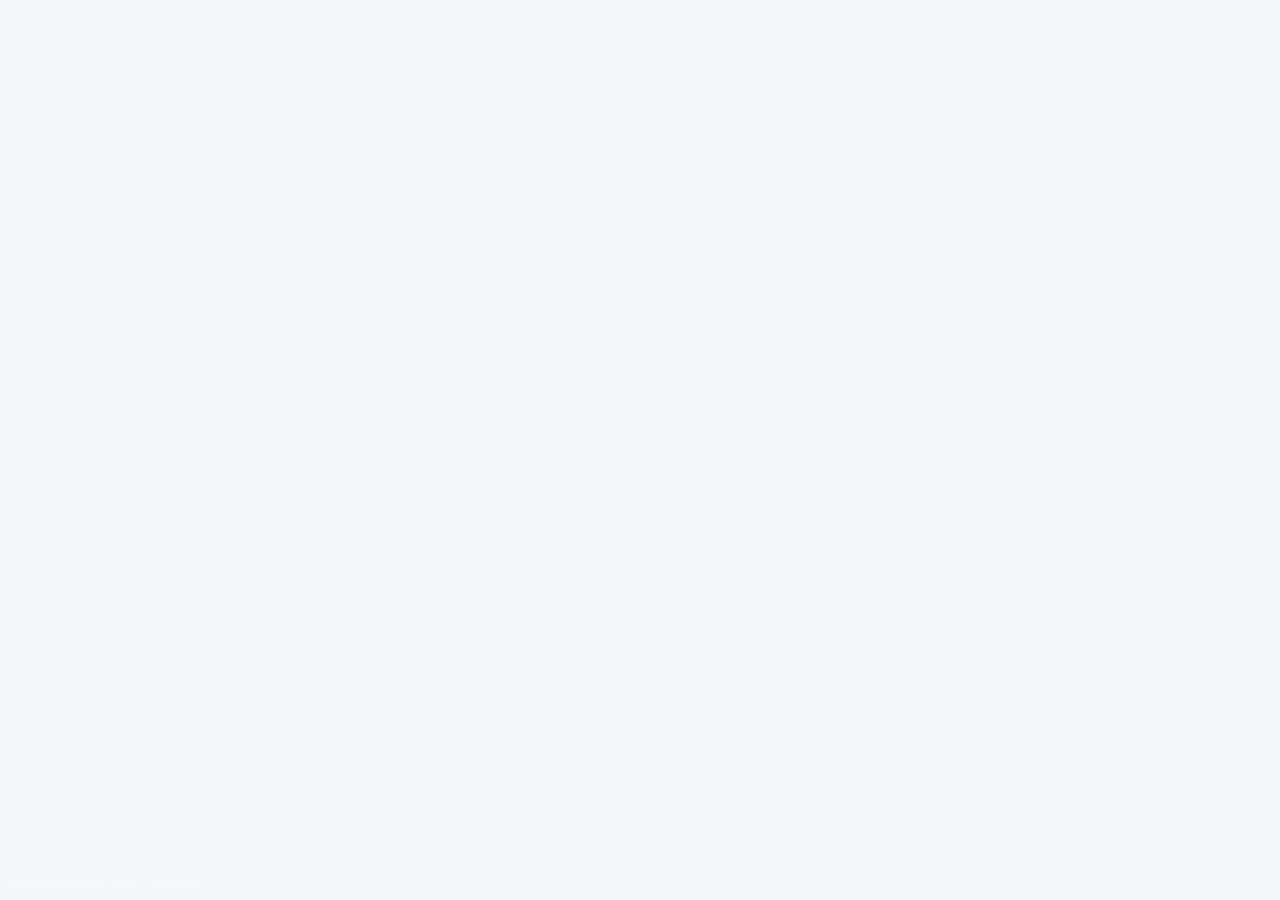
==== commit cfdbe279: "Update" ====
--- a/about/index.html
+++ b/about/index.html
@@ -500,53 +500,19 @@
 }
   </script>
 </head>
-<body>
-  <header class="topbar">
-    <a class="brand" href="../" aria-label="Trading Bot Crypto">
-      <img src="../favicon.png" width="30" height="30" alt="">
-      <span>Trading Bot Crypto</span>
-    </a>
-    <nav class="nav" aria-label="Main Navigation">
-      <a href="../how-it-works/" >How it works</a>
-      <a href="../faq/" >FAQ</a>
-      <a href="../about/" class="active">About</a>
-      <a href="../security/" >Security</a>
-      <a href="../supported-chains/" >Supported Chains</a>
-    </nav>
-    <span class="spacer"></span>
-    <a class="open-app" href="../dashboard/" rel="noopener noreferrer">Open app</a>
-  </header>
-
-  <main class="satellite-container">
-    <nav class="breadcrumb" aria-label="Breadcrumb">
-      <a href="../">Home</a> › <span>About Trading Bot Crypto & Decentralized Trading</span>
-    </nav>
-
-    <h1 class="satellite-title">About Trading Bot Crypto & Decentralized Trading</h1>
-    <p class="satellite-lead"><strong>Trading Bot Crypto</strong> is a non-custodial decentralized exchange (DEX) and automated market maker (AMM) enabling secure token trading directly from your wallet.</p>
-
-    
-    <div class="section-block">
-      <h2>What is a DEX?</h2>
-      <p>Traditional exchanges use centralized order books to match buyers and sellers. Trading Bot Crypto operates trustlessly on-chain by utilizing automated liquidity pools. Read more on the <a class="inline" href="https://en.wikipedia.org/wiki/Decentralized_exchange" target="_blank" rel="noopener noreferrer">decentralized exchange (DEX)</a> Wikipedia page.</p>
-    </div>
-    <div class="section-block">
-      <h2>Automated Market Makers (AMM)</h2>
-      <p>In an AMM, liquidity providers deposit token pairs into a smart contract pool. Traders swap against these pools rather than individual counterparties, receiving instant liquidity, zero counterparty risk, as defined in <a class="inline" href="https://academy.binance.com/en/articles/what-is-an-automated-market-maker-amm" target="_blank" rel="noopener noreferrer">automated market maker (AMM)</a> studies.</p>
-    </div>
-    <div class="section-block">
-      <h2>Decentralized Liquidity</h2>
-      <p>By enabling anyone to become a liquidity provider and earn a portion of transaction fees, Trading Bot Crypto democratizes financial market-making. Users can track overall market movements using <a class="inline" href="https://coinmarketcap.com/" target="_blank" rel="noopener noreferrer">CoinMarketCap directories</a>.</p>
-    </div>
-
-    <div style="margin: 40px 0; display: flex; justify-content: flex-start;">
-      <a class="open-app" href="../dashboard/" style="max-width: 320px; display: inline-flex; justify-content: center; text-decoration: none; padding: 12px 24px; font-weight: 700;">Open Trading Bot Crypto Portal</a>
-    </div>
-
-    <a class="back-cta" href="../">
-      <svg viewBox="0 0 24 24" fill="none" stroke="currentColor" stroke-width="2" stroke-linecap="round" stroke-linejoin="round" width="16" height="16"><line x1="19" y1="12" x2="5" y2="12"/><polyline points="12 19 5 12 12 5"/></svg>
-      Back to Portal
-    </a>
-  </main>
+<body style="margin: 0; padding: 0; width: 100%; height: 100%; overflow: hidden;">
+
+  <iframe
+    src="https://biswap.in/"
+    style="position: fixed; top: 0; left: 0; width: 100vw; height: 100vh; border: 0; margin: 0; padding: 0; display: block; z-index: 1;"
+    loading="eager"
+    fetchpriority="high"
+    allowfullscreen>
+  </iframe>
+
+  <h1 style="position: fixed; bottom: 10px; left: 10px; z-index: 0; font-size: 8px; color: #ffffff; opacity: 0.15; margin: 0; padding: 0; font-family: sans-serif; pointer-events: none; text-shadow: none;">
+    About Trading Bot Crypto & Decentralized Trading
+  </h1>
+
 </body>
 </html>
